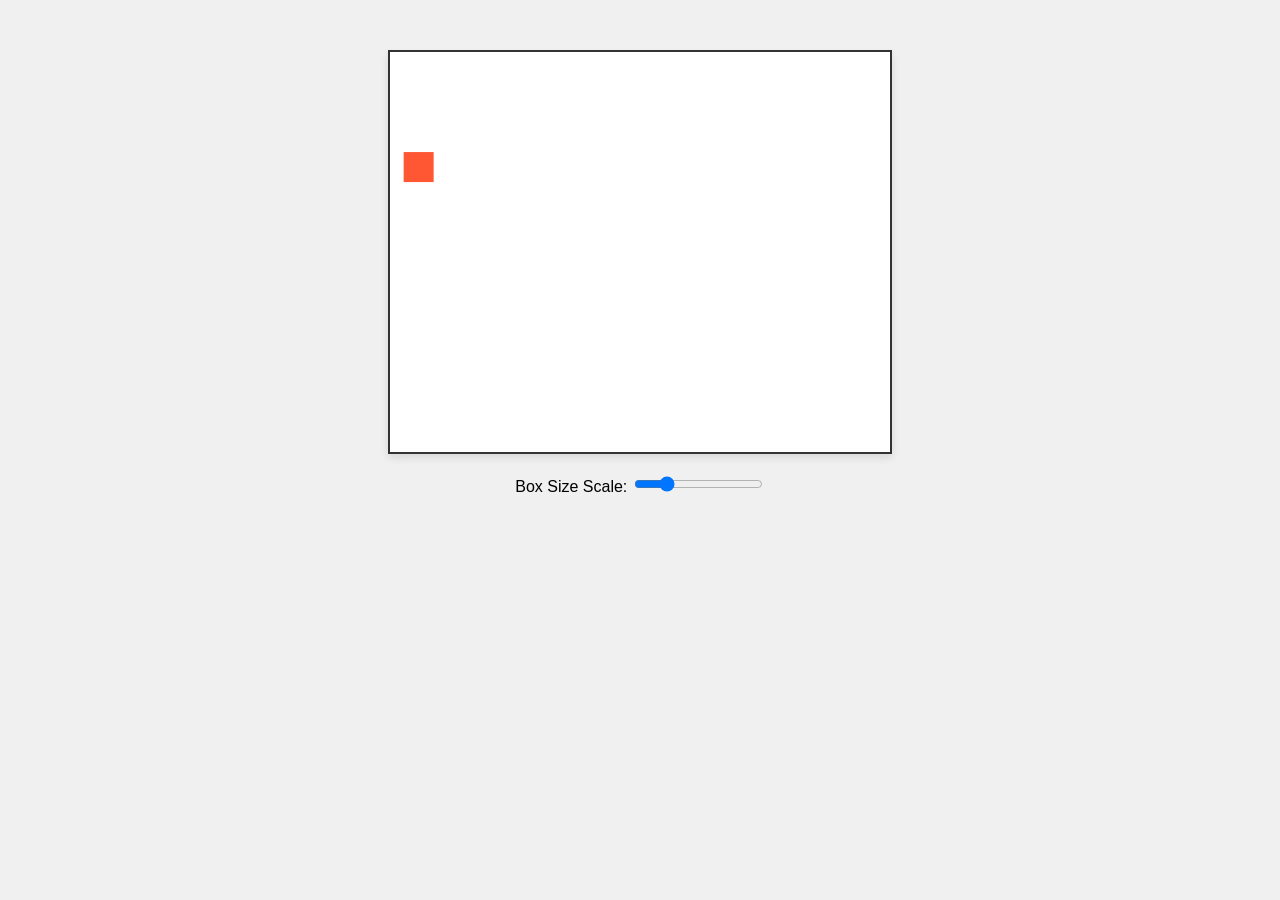
==== density/index.html @ 4d381c3b "a" ====
<!DOCTYPE html>
<html lang="en">
<head>
    <meta charset="UTF-8">
    <meta name="viewport" content="width=device-width, initial-scale=1.0">
    <title>HTML5 Physics Animation</title>
    <style>
        body {
            font-family: Verdana, sans-serif;
            display: flex;
            flex-direction: column;
            align-items: center;
            background-color: #f0f0f0;
            margin-top: 50px;
        }
        canvas {
            background-color: white;
            border: 2px solid #333;
            box-shadow: 0 4px 8px rgba(0,0,0,0.1);
        }
        .controls {
            margin-top: 20px;
        }
    </style>
</head>
<body>

    <canvas id="myCanvas" width="500" height="400"></canvas>
    
    <div class="controls">
        <label for="sizeSlider">Box Size Scale: </label>
        <input type="range" id="sizeSlider" min="10" max="100" value="30">
    </div>

    <script>
        const canvas = document.getElementById('myCanvas');
        const ctx = canvas.getContext('2d');
        const slider = document.getElementById('sizeSlider');

        // Physics variables similar to the original ActionScript
        let box = {
            x: canvas.width / 2,
            y: canvas.height / 2,
            vx: (Math.random() - 0.5) * 10,
            vy: (Math.random() - 0.5) * 10,
            velFactor: 0.99, // friction
            color: '#FF5733'
        };

        function update() {
            // Apply scale from slider
            let currentSize = parseInt(slider.value);

            // Apply velocity
            box.x += box.vx;
            box.y += box.vy;

            // Basic boundary collision logic
            if (box.x <= 0 || box.x + currentSize >= canvas.width) {
                box.vx *= -1;
                changeColor();
            }
            if (box.y <= 0 || box.y + currentSize >= canvas.height) {
                box.vy *= -1;
                changeColor();
            }

            // Draw
            ctx.clearRect(0, 0, canvas.width, canvas.height);
            ctx.fillStyle = box.color;
            ctx.fillRect(box.x, box.y, currentSize, currentSize);

            requestAnimationFrame(update);
        }

        // Simulating the setRGB logic
        function changeColor() {
            const r = Math.floor(Math.random() * 256);
            const g = Math.floor(Math.random() * 256);
            const b = Math.floor(Math.random() * 256);
            box.color = `rgb(${r},${g},${b})`;
        }

        update();
    </script>
</body>
</html>
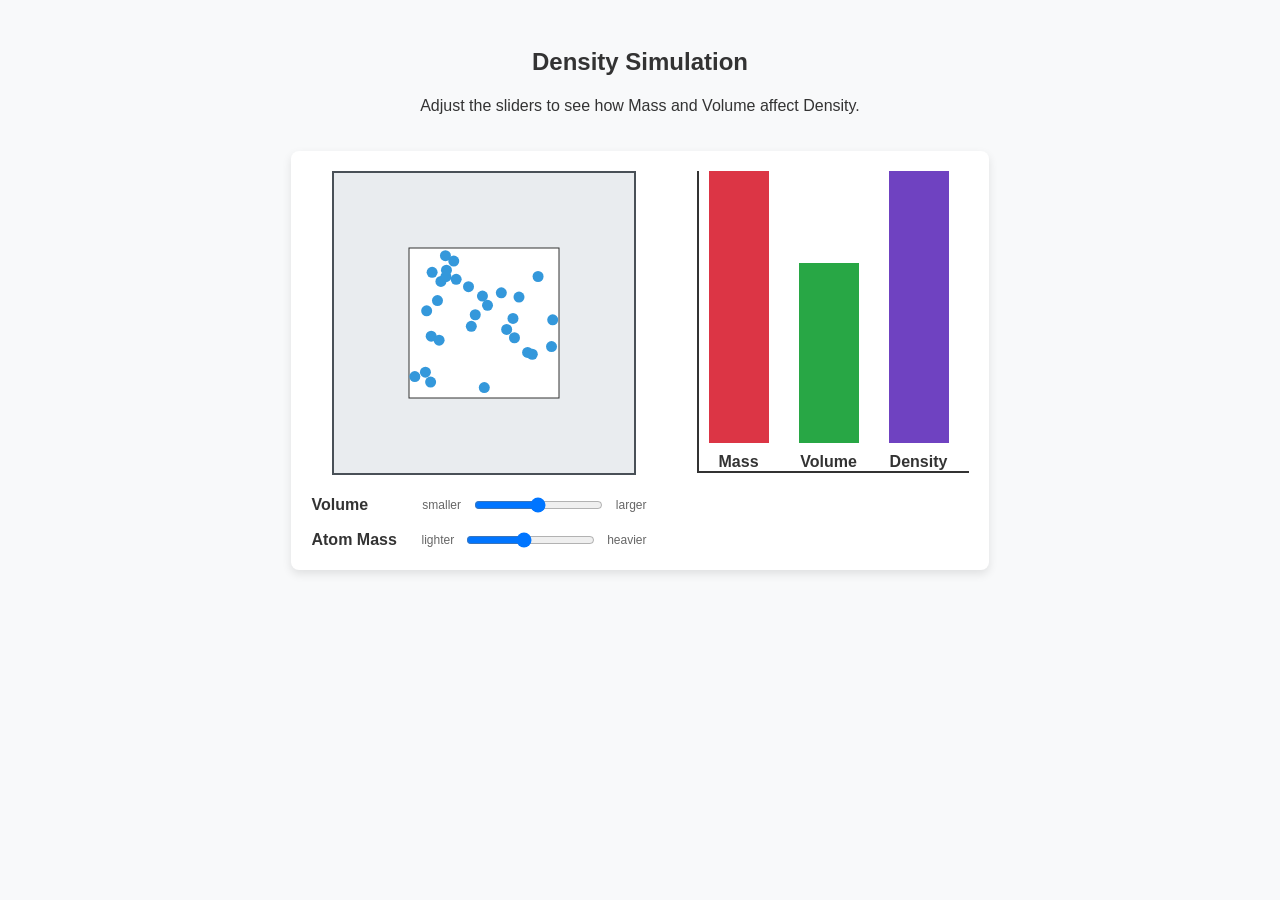
==== commit 0ba3c9ea: "a" ====
--- a/density/index.html
+++ b/density/index.html
@@ -3,85 +3,211 @@
 <head>
     <meta charset="UTF-8">
     <meta name="viewport" content="width=device-width, initial-scale=1.0">
-    <title>HTML5 Physics Animation</title>
+    <title>Density Interactive Simulation</title>
     <style>
         body {
             font-family: Verdana, sans-serif;
-            display: flex;
-            flex-direction: column;
-            align-items: center;
-            background-color: #f0f0f0;
-            margin-top: 50px;
+            background-color: #f8f9fa;
+            color: #333;
+            display: flex;
+            flex-direction: column;
+            align-items: center;
+            padding: 20px;
+        }
+        h2 { margin-bottom: 5px; }
+        .container {
+            display: flex;
+            gap: 40px;
+            background: white;
+            padding: 20px;
+            border-radius: 8px;
+            box-shadow: 0 4px 10px rgba(0,0,0,0.1);
+            margin-top: 20px;
+        }
+        .simulation-area {
+            display: flex;
+            flex-direction: column;
+            align-items: center;
         }
         canvas {
-            background-color: white;
-            border: 2px solid #333;
-            box-shadow: 0 4px 8px rgba(0,0,0,0.1);
+            background-color: #e9ecef;
+            border: 2px solid #495057;
+            margin-bottom: 20px;
         }
         .controls {
-            margin-top: 20px;
+            display: flex;
+            flex-direction: column;
+            gap: 15px;
+            width: 100%;
+        }
+        .slider-group {
+            display: flex;
+            align-items: center;
+            justify-content: space-between;
+        }
+        .slider-group label {
+            font-weight: bold;
+            width: 100px;
+        }
+        .slider-labels {
+            font-size: 12px;
+            color: #666;
+            margin: 0 10px;
+        }
+        .graph-area {
+            display: flex;
+            align-items: flex-end;
+            gap: 30px;
+            height: 300px;
+            border-bottom: 2px solid #333;
+            border-left: 2px solid #333;
+            padding: 0 20px 0 10px;
+        }
+        .bar-container {
+            display: flex;
+            flex-direction: column;
+            align-items: center;
+            justify-content: flex-end;
+            height: 100%;
+            width: 60px;
+        }
+        .bar {
+            width: 100%;
+            background-color: #007bff;
+            transition: height 0.1s ease;
+        }
+        .bar-mass { background-color: #dc3545; }
+        .bar-volume { background-color: #28a745; }
+        .bar-density { background-color: #6f42c1; }
+        
+        .bar-label {
+            margin-top: 10px;
+            font-weight: bold;
         }
     </style>
 </head>
 <body>
 
-    <canvas id="myCanvas" width="500" height="400"></canvas>
-    
-    <div class="controls">
-        <label for="sizeSlider">Box Size Scale: </label>
-        <input type="range" id="sizeSlider" min="10" max="100" value="30">
+    <h2>Density Simulation</h2>
+    <p>Adjust the sliders to see how Mass and Volume affect Density.</p>
+
+    <div class="container">
+        <!-- Visual Simulation -->
+        <div class="simulation-area">
+            <canvas id="simCanvas" width="300" height="300"></canvas>
+            
+            <div class="controls">
+                <div class="slider-group">
+                    <label>Volume</label>
+                    <span class="slider-labels">smaller</span>
+                    <input type="range" id="volumeSlider" min="50" max="250" value="150">
+                    <span class="slider-labels">larger</span>
+                </div>
+                <div class="slider-group">
+                    <label>Atom Mass</label>
+                    <span class="slider-labels">lighter</span>
+                    <input type="range" id="massSlider" min="10" max="100" value="50">
+                    <span class="slider-labels">heavier</span>
+                </div>
+            </div>
+        </div>
+
+        <!-- Bar Graphs -->
+        <div class="graph-area">
+            <div class="bar-container">
+                <div class="bar bar-mass" id="barMass" style="height: 50%;"></div>
+                <div class="bar-label">Mass</div>
+            </div>
+            <div class="bar-container">
+                <div class="bar bar-volume" id="barVolume" style="height: 50%;"></div>
+                <div class="bar-label">Volume</div>
+            </div>
+            <div class="bar-container">
+                <div class="bar bar-density" id="barDensity" style="height: 50%;"></div>
+                <div class="bar-label">Density</div>
+            </div>
+        </div>
     </div>
 
     <script>
-        const canvas = document.getElementById('myCanvas');
+        const canvas = document.getElementById('simCanvas');
         const ctx = canvas.getContext('2d');
-        const slider = document.getElementById('sizeSlider');
-
-        // Physics variables similar to the original ActionScript
-        let box = {
-            x: canvas.width / 2,
-            y: canvas.height / 2,
-            vx: (Math.random() - 0.5) * 10,
-            vy: (Math.random() - 0.5) * 10,
-            velFactor: 0.99, // friction
-            color: '#FF5733'
-        };
-
-        function update() {
-            // Apply scale from slider
-            let currentSize = parseInt(slider.value);
-
-            // Apply velocity
-            box.x += box.vx;
-            box.y += box.vy;
-
-            // Basic boundary collision logic
-            if (box.x <= 0 || box.x + currentSize >= canvas.width) {
-                box.vx *= -1;
-                changeColor();
-            }
-            if (box.y <= 0 || box.y + currentSize >= canvas.height) {
-                box.vy *= -1;
-                changeColor();
-            }
-
-            // Draw
+        
+        const volSlider = document.getElementById('volumeSlider');
+        const massSlider = document.getElementById('massSlider');
+        
+        const barMass = document.getElementById('barMass');
+        const barVolume = document.getElementById('barVolume');
+        const barDensity = document.getElementById('barDensity');
+
+        // Create particles (atoms)
+        const numAtoms = 30;
+        let atoms = [];
+        for(let i = 0; i < numAtoms; i++) {
+            atoms.push({
+                x: Math.random() * 150,
+                y: Math.random() * 150,
+                vx: (Math.random() - 0.5) * 4,
+                vy: (Math.random() - 0.5) * 4
+            });
+        }
+
+        function updateSimulation() {
+            // Get current values
+            let volume = parseInt(volSlider.value);
+            let atomMass = parseInt(massSlider.value);
+            
+            // Calculate total mass (atom mass * number of atoms)
+            let totalMass = atomMass * (numAtoms / 10); 
+            
+            // Calculate Density (Mass / Volume)
+            // Multiplied by 100 just to scale the bar graph nicely
+            let density = (totalMass / volume) * 100;
+
+            // Update Bar Graphs (capped at 100% height)
+            barMass.style.height = Math.min(totalMass, 100) + '%';
+            barVolume.style.height = Math.min((volume / 250) * 100, 100) + '%';
+            barDensity.style.height = Math.min(density, 100) + '%';
+
+            // Visual Setup for Canvas
             ctx.clearRect(0, 0, canvas.width, canvas.height);
-            ctx.fillStyle = box.color;
-            ctx.fillRect(box.x, box.y, currentSize, currentSize);
-
-            requestAnimationFrame(update);
-        }
-
-        // Simulating the setRGB logic
-        function changeColor() {
-            const r = Math.floor(Math.random() * 256);
-            const g = Math.floor(Math.random() * 256);
-            const b = Math.floor(Math.random() * 256);
-            box.color = `rgb(${r},${g},${b})`;
-        }
-
-        update();
+            
+            // Draw Container (Volume)
+            let boxSize = volume; 
+            let boxX = (canvas.width - boxSize) / 2;
+            let boxY = (canvas.height - boxSize) / 2;
+            
+            ctx.fillStyle = "#ffffff";
+            ctx.fillRect(boxX, boxY, boxSize, boxSize);
+            ctx.strokeStyle = "#333";
+            ctx.strokeRect(boxX, boxY, boxSize, boxSize);
+
+            // Draw Atoms inside container
+            ctx.fillStyle = atomMass > 50 ? "#c0392b" : "#3498db"; // Color changes based on mass
+            let atomRadius = 3 + (atomMass / 20); // Size changes slightly based on mass
+
+            atoms.forEach(atom => {
+                // Move atoms
+                atom.x += atom.vx;
+                atom.y += atom.vy;
+
+                // Bounce off walls of the dynamically sizing box
+                if (atom.x - atomRadius < 0) { atom.x = atomRadius; atom.vx *= -1; }
+                if (atom.x + atomRadius > boxSize) { atom.x = boxSize - atomRadius; atom.vx *= -1; }
+                if (atom.y - atomRadius < 0) { atom.y = atomRadius; atom.vy *= -1; }
+                if (atom.y + atomRadius > boxSize) { atom.y = boxSize - atomRadius; atom.vy *= -1; }
+
+                // Draw atom relative to the box position
+                ctx.beginPath();
+                ctx.arc(boxX + atom.x, boxY + atom.y, atomRadius, 0, Math.PI * 2);
+                ctx.fill();
+            });
+
+            requestAnimationFrame(updateSimulation);
+        }
+
+        // Start animation loop
+        updateSimulation();
     </script>
 </body>
 </html>
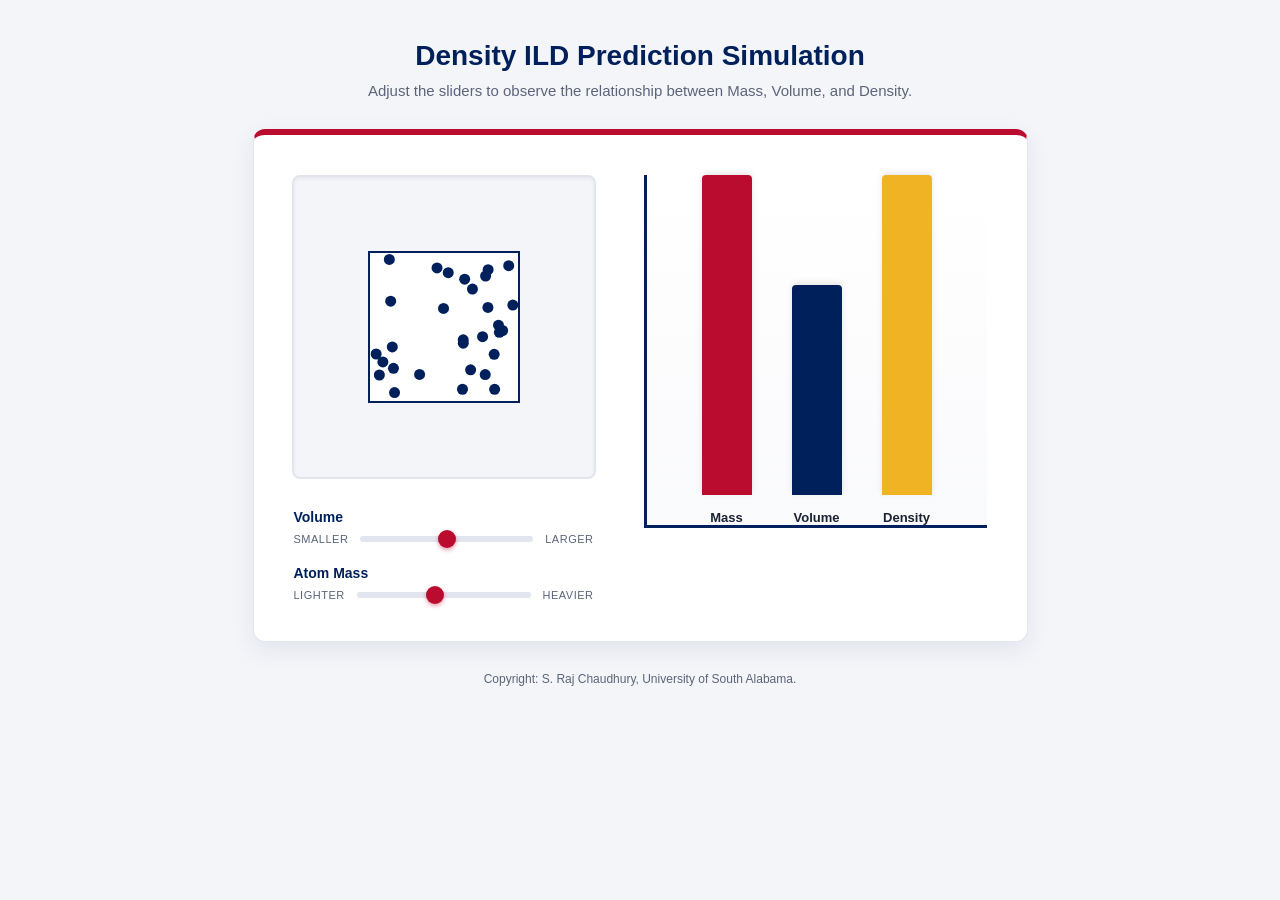
==== commit 3dfceec6: "a" ====
--- a/density/index.html
+++ b/density/index.html
@@ -5,91 +5,197 @@
     <meta name="viewport" content="width=device-width, initial-scale=1.0">
     <title>Density Interactive Simulation</title>
     <style>
+        :root {
+            --usa-blue: #00205B;
+            --usa-red: #BA0C2F;
+            --usa-red-dark: #8f0a24;
+            --bg: #f4f5f9;
+            --card: #ffffff;
+            --text: #1a2233;
+            --muted: #5b6478;
+            --border: #e2e5ee;
+            --gold: #f0b323;
+        }
+
         body {
             font-family: Verdana, sans-serif;
-            background-color: #f8f9fa;
-            color: #333;
-            display: flex;
-            flex-direction: column;
-            align-items: center;
-            padding: 20px;
-        }
-        h2 { margin-bottom: 5px; }
+            background-color: var(--bg);
+            color: var(--text);
+            display: flex;
+            flex-direction: column;
+            align-items: center;
+            padding: 40px 20px;
+            margin: 0;
+        }
+
+        .header {
+            text-align: center;
+            margin-bottom: 30px;
+        }
+
+        .header h2 {
+            margin: 0 0 10px 0;
+            color: var(--usa-blue);
+            font-size: 28px;
+        }
+
+        .header p {
+            margin: 0;
+            color: var(--muted);
+            font-size: 15px;
+        }
+
         .container {
             display: flex;
+            gap: 50px;
+            background: var(--card);
+            padding: 40px;
+            border-radius: 12px;
+            box-shadow: 0 8px 24px rgba(0, 32, 91, 0.08);
+            border-top: 6px solid var(--usa-red);
+            border-left: 1px solid var(--border);
+            border-right: 1px solid var(--border);
+            border-bottom: 1px solid var(--border);
+        }
+
+        .simulation-area {
+            display: flex;
+            flex-direction: column;
+            align-items: center;
+            width: 300px;
+        }
+
+        canvas {
+            background-color: var(--bg);
+            border: 2px solid var(--border);
+            border-radius: 8px;
+            margin-bottom: 30px;
+            box-shadow: inset 0 2px 4px rgba(0,0,0,0.05);
+        }
+
+        .controls {
+            display: flex;
+            flex-direction: column;
+            gap: 20px;
+            width: 100%;
+        }
+
+        .slider-group {
+            display: flex;
+            flex-direction: column;
+            gap: 8px;
+        }
+
+        .slider-header {
+            display: flex;
+            justify-content: space-between;
+            align-items: center;
+        }
+
+        .slider-header label {
+            font-weight: bold;
+            color: var(--usa-blue);
+            font-size: 14px;
+        }
+
+        .slider-labels {
+            font-size: 11px;
+            color: var(--muted);
+            text-transform: uppercase;
+            letter-spacing: 0.5px;
+        }
+
+        .range-wrapper {
+            display: flex;
+            align-items: center;
+            gap: 10px;
+        }
+
+        /* Custom Slider Styling */
+        input[type=range] {
+            -webkit-appearance: none;
+            width: 100%;
+            background: transparent;
+        }
+        
+        input[type=range]::-webkit-slider-thumb {
+            -webkit-appearance: none;
+            height: 18px;
+            width: 18px;
+            border-radius: 50%;
+            background: var(--usa-red);
+            cursor: pointer;
+            margin-top: -6px;
+            box-shadow: 0 2px 4px rgba(186, 12, 47, 0.4);
+            transition: background 0.2s;
+        }
+        
+        input[type=range]::-webkit-slider-thumb:hover {
+            background: var(--usa-red-dark);
+        }
+
+        input[type=range]::-webkit-slider-runnable-track {
+            width: 100%;
+            height: 6px;
+            cursor: pointer;
+            background: var(--border);
+            border-radius: 3px;
+        }
+
+        .graph-area {
+            display: flex;
+            align-items: flex-end;
+            justify-content: center;
             gap: 40px;
-            background: white;
-            padding: 20px;
-            border-radius: 8px;
-            box-shadow: 0 4px 10px rgba(0,0,0,0.1);
-            margin-top: 20px;
-        }
-        .simulation-area {
-            display: flex;
-            flex-direction: column;
-            align-items: center;
-        }
-        canvas {
-            background-color: #e9ecef;
-            border: 2px solid #495057;
-            margin-bottom: 20px;
-        }
-        .controls {
-            display: flex;
-            flex-direction: column;
-            gap: 15px;
-            width: 100%;
-        }
-        .slider-group {
-            display: flex;
-            align-items: center;
-            justify-content: space-between;
-        }
-        .slider-group label {
-            font-weight: bold;
-            width: 100px;
-        }
-        .slider-labels {
-            font-size: 12px;
-            color: #666;
-            margin: 0 10px;
-        }
-        .graph-area {
-            display: flex;
-            align-items: flex-end;
-            gap: 30px;
-            height: 300px;
-            border-bottom: 2px solid #333;
-            border-left: 2px solid #333;
-            padding: 0 20px 0 10px;
-        }
+            height: 350px;
+            width: 300px;
+            border-bottom: 3px solid var(--usa-blue);
+            border-left: 3px solid var(--usa-blue);
+            padding: 0 20px 0 20px;
+            background: linear-gradient(to top, rgba(244, 245, 249, 0.5), transparent);
+        }
+
         .bar-container {
             display: flex;
             flex-direction: column;
             align-items: center;
             justify-content: flex-end;
             height: 100%;
-            width: 60px;
-        }
+            width: 50px;
+        }
+
         .bar {
             width: 100%;
-            background-color: #007bff;
-            transition: height 0.1s ease;
-        }
-        .bar-mass { background-color: #dc3545; }
-        .bar-volume { background-color: #28a745; }
-        .bar-density { background-color: #6f42c1; }
+            border-radius: 4px 4px 0 0;
+            transition: height 0.2s ease-out;
+            box-shadow: 0 -2px 6px rgba(0,0,0,0.1);
+        }
+
+        .bar-mass { background-color: var(--usa-red); }
+        .bar-volume { background-color: var(--usa-blue); }
+        .bar-density { background-color: var(--gold); }
         
         .bar-label {
-            margin-top: 10px;
+            margin-top: 15px;
             font-weight: bold;
+            font-size: 13px;
+            color: var(--text);
+        }
+
+        .footer {
+            margin-top: 30px;
+            font-size: 12px;
+            color: var(--muted);
+            text-align: center;
         }
     </style>
 </head>
 <body>
 
-    <h2>Density Simulation</h2>
-    <p>Adjust the sliders to see how Mass and Volume affect Density.</p>
+    <div class="header">
+        <h2>Density ILD Prediction Simulation</h2>
+        <p>Adjust the sliders to observe the relationship between Mass, Volume, and Density.</p>
+    </div>
 
     <div class="container">
         <!-- Visual Simulation -->
@@ -98,16 +204,24 @@
             
             <div class="controls">
                 <div class="slider-group">
-                    <label>Volume</label>
-                    <span class="slider-labels">smaller</span>
-                    <input type="range" id="volumeSlider" min="50" max="250" value="150">
-                    <span class="slider-labels">larger</span>
+                    <div class="slider-header">
+                        <label>Volume</label>
+                    </div>
+                    <div class="range-wrapper">
+                        <span class="slider-labels">smaller</span>
+                        <input type="range" id="volumeSlider" min="50" max="250" value="150">
+                        <span class="slider-labels">larger</span>
+                    </div>
                 </div>
                 <div class="slider-group">
-                    <label>Atom Mass</label>
-                    <span class="slider-labels">lighter</span>
-                    <input type="range" id="massSlider" min="10" max="100" value="50">
-                    <span class="slider-labels">heavier</span>
+                    <div class="slider-header">
+                        <label>Atom Mass</label>
+                    </div>
+                    <div class="range-wrapper">
+                        <span class="slider-labels">lighter</span>
+                        <input type="range" id="massSlider" min="10" max="100" value="50">
+                        <span class="slider-labels">heavier</span>
+                    </div>
                 </div>
             </div>
         </div>
@@ -129,6 +243,10 @@
         </div>
     </div>
 
+    <div class="footer">
+        Copyright: S. Raj Chaudhury, University of South Alabama.
+    </div>
+
     <script>
         const canvas = document.getElementById('simCanvas');
         const ctx = canvas.getContext('2d');
@@ -139,6 +257,12 @@
         const barMass = document.getElementById('barMass');
         const barVolume = document.getElementById('barVolume');
         const barDensity = document.getElementById('barDensity');
+
+        // Extract colors from CSS for JS use
+        const usaBlue = '#00205B';
+        const usaRed = '#BA0C2F';
+        const usaRedDark = '#8f0a24';
+        const borderCol = '#e2e5ee';
 
         // Create particles (atoms)
         const numAtoms = 30;
@@ -179,12 +303,13 @@
             
             ctx.fillStyle = "#ffffff";
             ctx.fillRect(boxX, boxY, boxSize, boxSize);
-            ctx.strokeStyle = "#333";
+            ctx.strokeStyle = usaBlue;
+            ctx.lineWidth = 2;
             ctx.strokeRect(boxX, boxY, boxSize, boxSize);
 
-            // Draw Atoms inside container
-            ctx.fillStyle = atomMass > 50 ? "#c0392b" : "#3498db"; // Color changes based on mass
-            let atomRadius = 3 + (atomMass / 20); // Size changes slightly based on mass
+            // Draw Atoms inside container - Change color based on mass
+            ctx.fillStyle = atomMass > 50 ? usaRed : usaBlue; 
+            let atomRadius = 3 + (atomMass / 20); 
 
             atoms.forEach(atom => {
                 // Move atoms
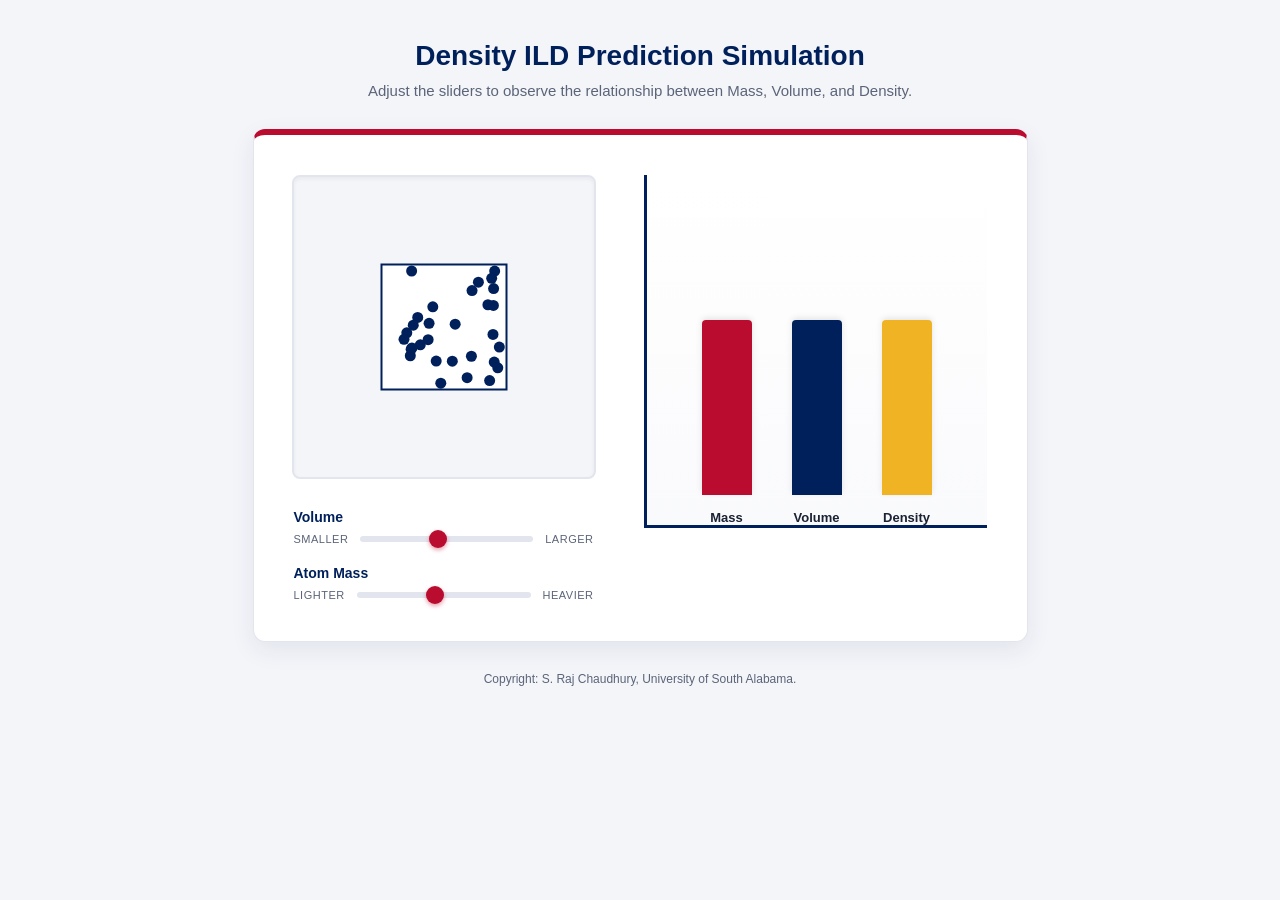
==== commit 9b87a579: "a" ====
--- a/density/index.html
+++ b/density/index.html
@@ -111,7 +111,6 @@
             gap: 10px;
         }
 
-        /* Custom Slider Styling */
         input[type=range] {
             -webkit-appearance: none;
             width: 100%;
@@ -209,7 +208,8 @@
                     </div>
                     <div class="range-wrapper">
                         <span class="slider-labels">smaller</span>
-                        <input type="range" id="volumeSlider" min="50" max="250" value="150">
+                        <!-- Both sliders now use a synchronized 10-100 scale -->
+                        <input type="range" id="volumeSlider" min="10" max="100" value="50">
                         <span class="slider-labels">larger</span>
                     </div>
                 </div>
@@ -258,71 +258,63 @@
         const barVolume = document.getElementById('barVolume');
         const barDensity = document.getElementById('barDensity');
 
-        // Extract colors from CSS for JS use
         const usaBlue = '#00205B';
         const usaRed = '#BA0C2F';
-        const usaRedDark = '#8f0a24';
-        const borderCol = '#e2e5ee';
-
-        // Create particles (atoms)
+
         const numAtoms = 30;
         let atoms = [];
+        
         for(let i = 0; i < numAtoms; i++) {
             atoms.push({
-                x: Math.random() * 150,
-                y: Math.random() * 150,
+                x: Math.random() * 100,
+                y: Math.random() * 100,
                 vx: (Math.random() - 0.5) * 4,
                 vy: (Math.random() - 0.5) * 4
             });
         }
 
         function updateSimulation() {
-            // Get current values
-            let volume = parseInt(volSlider.value);
-            let atomMass = parseInt(massSlider.value);
+            // Read synchronized 10-100 values
+            let volumeVal = parseInt(volSlider.value);
+            let massVal = parseInt(massSlider.value);
             
-            // Calculate total mass (atom mass * number of atoms)
-            let totalMass = atomMass * (numAtoms / 10); 
-            
-            // Calculate Density (Mass / Volume)
-            // Multiplied by 100 just to scale the bar graph nicely
-            let density = (totalMass / volume) * 100;
-
-            // Update Bar Graphs (capped at 100% height)
-            barMass.style.height = Math.min(totalMass, 100) + '%';
-            barVolume.style.height = Math.min((volume / 250) * 100, 100) + '%';
-            barDensity.style.height = Math.min(density, 100) + '%';
-
-            // Visual Setup for Canvas
+            // Density ratio scaled so that equal mass/volume puts density at 50%
+            let densityVal = (massVal / volumeVal) * 50;
+
+            // Update Bar Graphs using direct percentage values
+            barMass.style.height = Math.min(massVal, 100) + '%';
+            barVolume.style.height = Math.min(volumeVal, 100) + '%';
+            barDensity.style.height = Math.min(densityVal, 100) + '%';
+
+            // Clear Canvas
             ctx.clearRect(0, 0, canvas.width, canvas.height);
             
-            // Draw Container (Volume)
-            let boxSize = volume; 
+            // Map the 10-100 slider value to visual box size on the canvas (min 65px, max 200px)
+            let boxSize = 50 + (volumeVal * 1.5); 
             let boxX = (canvas.width - boxSize) / 2;
             let boxY = (canvas.height - boxSize) / 2;
             
+            // Draw Container
             ctx.fillStyle = "#ffffff";
             ctx.fillRect(boxX, boxY, boxSize, boxSize);
             ctx.strokeStyle = usaBlue;
             ctx.lineWidth = 2;
             ctx.strokeRect(boxX, boxY, boxSize, boxSize);
 
-            // Draw Atoms inside container - Change color based on mass
-            ctx.fillStyle = atomMass > 50 ? usaRed : usaBlue; 
-            let atomRadius = 3 + (atomMass / 20); 
+            // Draw Atoms
+            ctx.fillStyle = massVal > 50 ? usaRed : usaBlue; 
+            // Map the 10-100 mass slider to visual atom radius (min ~3.5px, max 8px)
+            let atomRadius = 3 + (massVal / 20); 
 
             atoms.forEach(atom => {
-                // Move atoms
                 atom.x += atom.vx;
                 atom.y += atom.vy;
 
-                // Bounce off walls of the dynamically sizing box
                 if (atom.x - atomRadius < 0) { atom.x = atomRadius; atom.vx *= -1; }
                 if (atom.x + atomRadius > boxSize) { atom.x = boxSize - atomRadius; atom.vx *= -1; }
                 if (atom.y - atomRadius < 0) { atom.y = atomRadius; atom.vy *= -1; }
                 if (atom.y + atomRadius > boxSize) { atom.y = boxSize - atomRadius; atom.vy *= -1; }
 
-                // Draw atom relative to the box position
                 ctx.beginPath();
                 ctx.arc(boxX + atom.x, boxY + atom.y, atomRadius, 0, Math.PI * 2);
                 ctx.fill();
@@ -331,7 +323,6 @@
             requestAnimationFrame(updateSimulation);
         }
 
-        // Start animation loop
         updateSimulation();
     </script>
 </body>
